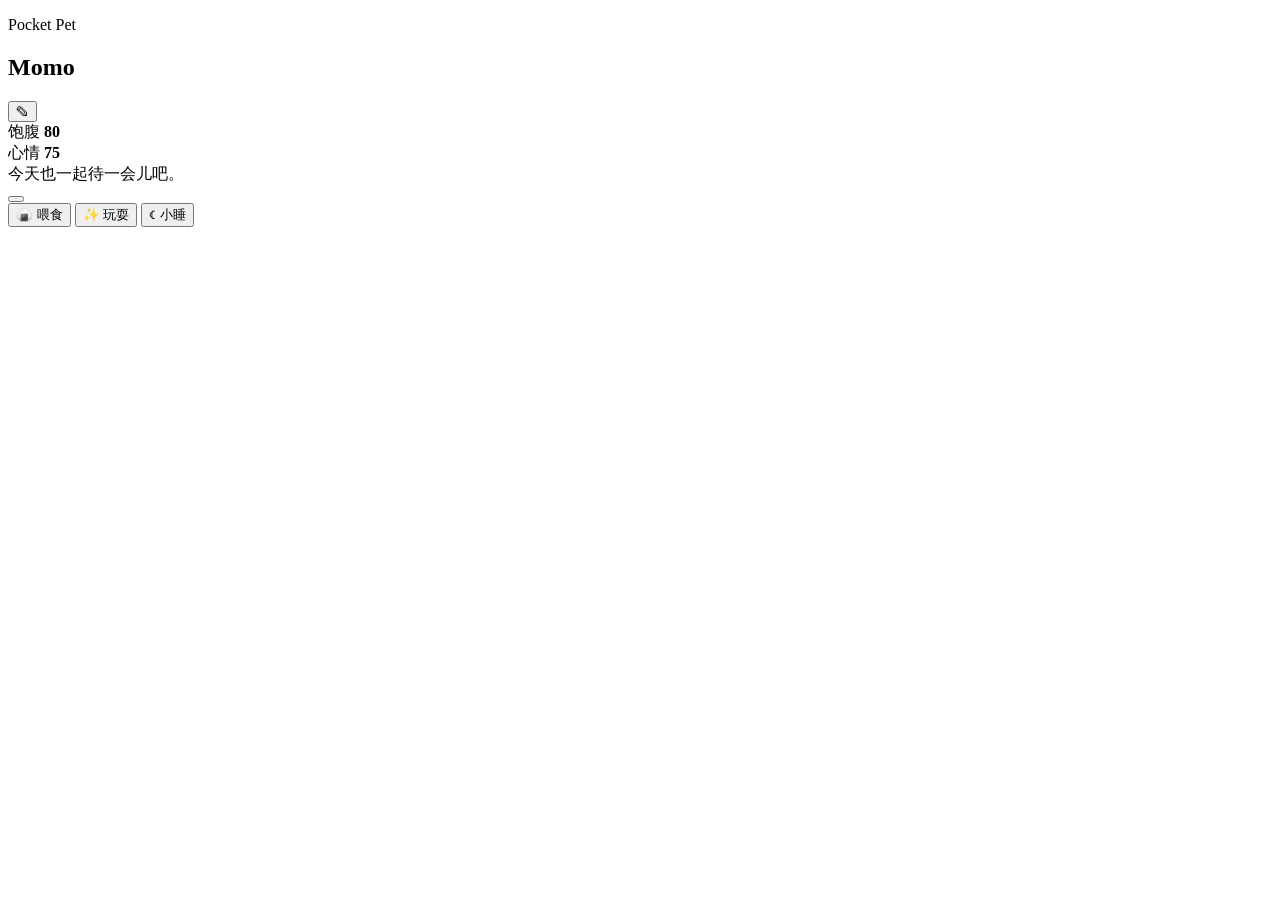
==== index.html @ 35f45615 "Add index.html" ====
<!doctype html>
<html lang="zh-CN">
  <head>
    <meta charset="utf-8">
    <meta name="viewport" content="width=device-width, initial-scale=1, viewport-fit=cover">
    <meta name="theme-color" content="#f7c948">
    <meta name="apple-mobile-web-app-capable" content="yes">
    <meta name="apple-mobile-web-app-status-bar-style" content="black-translucent">
    <meta name="apple-mobile-web-app-title" content="口袋桌宠">
    <title>口袋桌宠</title>
    <link rel="manifest" href="manifest.webmanifest">
    <link rel="apple-touch-icon" href="icons/apple-touch-icon.png">
    <link rel="icon" href="icons/icon.svg" type="image/svg+xml">
    <link rel="stylesheet" href="styles.css">
  </head>
  <body>
    <main class="app-shell">
      <section class="status-bar" aria-label="宠物状态">
        <div>
          <p class="eyebrow">Pocket Pet</p>
          <h1 id="petNameTitle">Momo</h1>
        </div>
        <button class="icon-button" id="renameButton" type="button" aria-label="改名" title="改名">
          ✎
        </button>
      </section>

      <section class="meters" aria-label="数值">
        <article class="meter">
          <span>饱腹</span>
          <strong id="hungerText">80</strong>
          <div class="meter-track"><i id="hungerBar"></i></div>
        </article>
        <article class="meter">
          <span>心情</span>
          <strong id="moodText">75</strong>
          <div class="meter-track"><i id="moodBar"></i></div>
        </article>
      </section>

      <section class="stage" aria-label="桌宠区域">
        <div class="speech" id="speechBubble">今天也一起待一会儿吧。</div>
        <button class="pet" id="petButton" type="button" aria-label="摸摸桌宠">
          <span class="ear ear-left"></span>
          <span class="ear ear-right"></span>
          <span class="face">
            <span class="eye eye-left"></span>
            <span class="eye eye-right"></span>
            <span class="mouth"></span>
            <span class="cheek cheek-left"></span>
            <span class="cheek cheek-right"></span>
          </span>
          <span class="body"></span>
          <span class="paw paw-left"></span>
          <span class="paw paw-right"></span>
        </button>
      </section>

      <section class="actions" aria-label="互动">
        <button class="action-button" id="feedButton" type="button">
          <span>🍙</span>
          喂食
        </button>
        <button class="action-button" id="playButton" type="button">
          <span>✨</span>
          玩耍
        </button>
        <button class="action-button" id="napButton" type="button">
          <span>☾</span>
          小睡
        </button>
      </section>

      <section class="install-card" id="installCard" hidden>
        <p>在 iPhone Safari 里点分享按钮，然后选择“添加到主屏幕”。</p>
        <button id="dismissInstall" type="button">知道了</button>
      </section>
    </main>

    <script src="app.js" defer></script>
  </body>
</html>
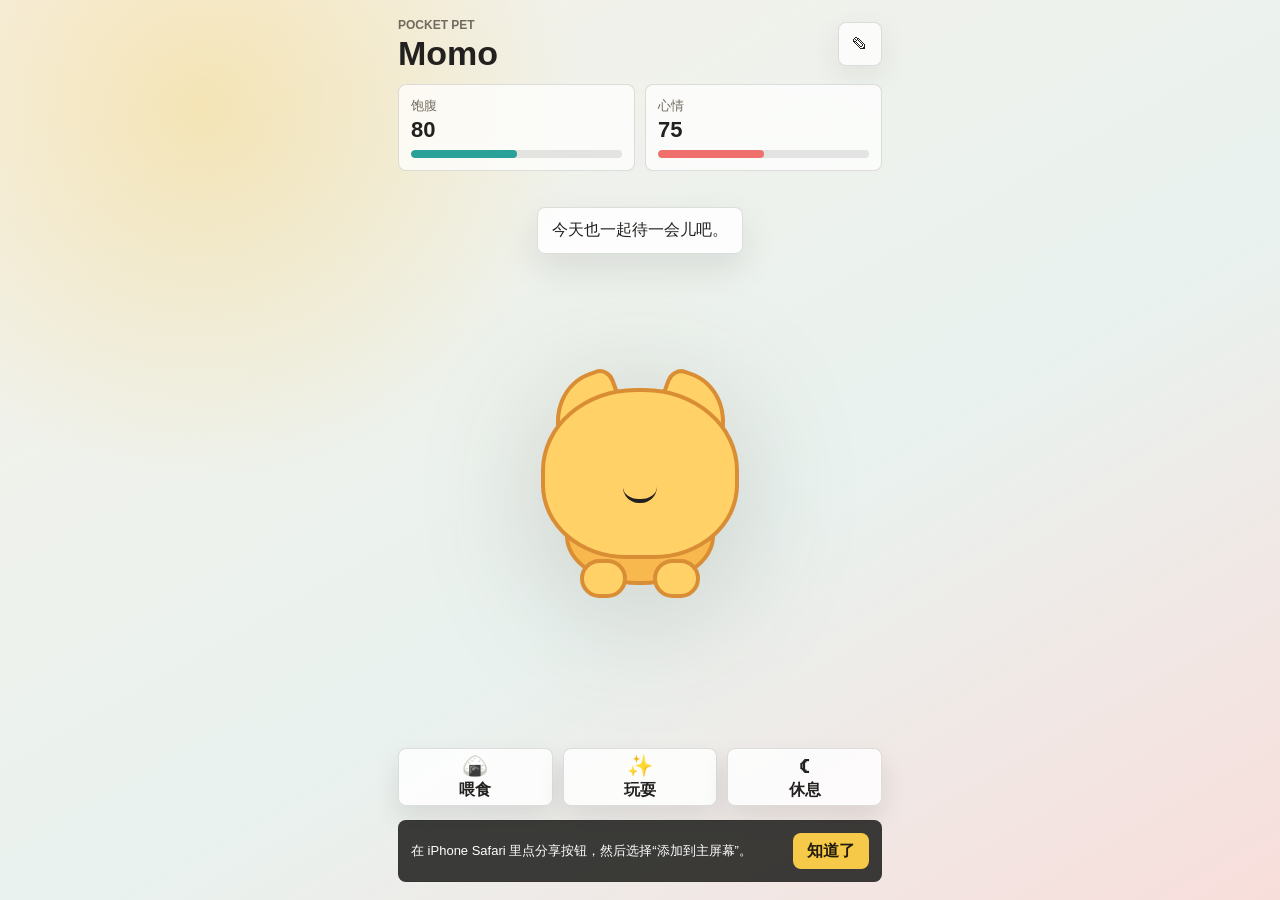
==== commit 9640df74: "Update index.html" ====
--- a/index.html
+++ b/index.html
@@ -41,6 +41,7 @@
       <section class="stage" aria-label="桌宠区域">
         <div class="speech" id="speechBubble">今天也一起待一会儿吧。</div>
         <button class="pet" id="petButton" type="button" aria-label="摸摸桌宠">
+          <img class="pet-art" id="petArt" src="assets/pet-idle.png" alt="">
           <span class="ear ear-left"></span>
           <span class="ear ear-right"></span>
           <span class="face">
@@ -65,9 +66,9 @@
           <span>✨</span>
           玩耍
         </button>
-        <button class="action-button" id="napButton" type="button">
+        <button class="action-button" id="restButton" type="button">
           <span>☾</span>
-          小睡
+          休息
         </button>
       </section>
 
--- a/styles.css
+++ b/styles.css
@@ -0,0 +1,394 @@
+:root {
+  color-scheme: light;
+  --bg: #f6f1e8;
+  --ink: #22211f;
+  --muted: #716a5f;
+  --panel: rgba(255, 255, 255, 0.72);
+  --line: rgba(34, 33, 31, 0.14);
+  --gold: #f7c948;
+  --coral: #ef6f6c;
+  --teal: #2aa198;
+  --pet: #ffd166;
+  --pet-dark: #d98e35;
+  --shadow: 0 20px 60px rgba(59, 43, 24, 0.18);
+  font-family: -apple-system, BlinkMacSystemFont, "SF Pro Display", "PingFang SC", "Helvetica Neue", Arial, sans-serif;
+}
+
+* {
+  box-sizing: border-box;
+}
+
+html,
+body {
+  min-height: 100%;
+  margin: 0;
+}
+
+body {
+  background:
+    radial-gradient(circle at 16% 12%, rgba(247, 201, 72, 0.32), transparent 28%),
+    linear-gradient(150deg, #f6f1e8 0%, #e9f2ef 58%, #f8dedb 100%);
+  color: var(--ink);
+  overflow: hidden;
+  -webkit-tap-highlight-color: transparent;
+}
+
+button {
+  color: inherit;
+  font: inherit;
+}
+
+.app-shell {
+  display: grid;
+  grid-template-rows: auto auto 1fr auto auto;
+  gap: 14px;
+  min-height: 100dvh;
+  padding: max(18px, env(safe-area-inset-top)) 18px max(18px, env(safe-area-inset-bottom));
+}
+
+.status-bar {
+  display: flex;
+  align-items: center;
+  justify-content: space-between;
+  gap: 16px;
+}
+
+.eyebrow {
+  margin: 0 0 4px;
+  color: var(--muted);
+  font-size: 12px;
+  font-weight: 700;
+  letter-spacing: 0;
+  text-transform: uppercase;
+}
+
+h1 {
+  margin: 0;
+  font-size: 34px;
+  line-height: 1;
+}
+
+.icon-button {
+  display: grid;
+  place-items: center;
+  width: 44px;
+  height: 44px;
+  border: 1px solid var(--line);
+  border-radius: 8px;
+  background: var(--panel);
+  box-shadow: 0 10px 30px rgba(34, 33, 31, 0.08);
+}
+
+.meters {
+  display: grid;
+  grid-template-columns: 1fr 1fr;
+  gap: 10px;
+}
+
+.meter {
+  min-width: 0;
+  padding: 12px;
+  border: 1px solid var(--line);
+  border-radius: 8px;
+  background: var(--panel);
+  backdrop-filter: blur(18px);
+}
+
+.meter span {
+  display: block;
+  color: var(--muted);
+  font-size: 13px;
+}
+
+.meter strong {
+  display: block;
+  margin: 4px 0 9px;
+  font-size: 22px;
+  line-height: 1;
+}
+
+.meter-track {
+  height: 8px;
+  overflow: hidden;
+  border-radius: 999px;
+  background: rgba(34, 33, 31, 0.11);
+}
+
+.meter-track i {
+  display: block;
+  width: 50%;
+  height: 100%;
+  border-radius: inherit;
+  background: var(--teal);
+  transition: width 240ms ease;
+}
+
+#moodBar {
+  background: var(--coral);
+}
+
+.stage {
+  position: relative;
+  display: grid;
+  place-items: center;
+  min-height: 320px;
+  overflow: hidden;
+}
+
+.speech {
+  position: absolute;
+  top: 22px;
+  max-width: min(330px, calc(100vw - 44px));
+  padding: 12px 14px;
+  border: 1px solid var(--line);
+  border-radius: 8px;
+  background: rgba(255, 255, 255, 0.82);
+  color: var(--ink);
+  box-shadow: 0 14px 34px rgba(34, 33, 31, 0.1);
+  text-align: center;
+  transition: opacity 180ms ease, transform 180ms ease;
+}
+
+.speech.hidden {
+  opacity: 0;
+  transform: translateY(-8px);
+}
+
+.pet {
+  position: relative;
+  width: clamp(176px, 52vw, 260px);
+  aspect-ratio: 1;
+  margin-top: 54px;
+  border: 0;
+  background: transparent;
+  filter: drop-shadow(var(--shadow));
+  animation: stroll 5.6s ease-in-out infinite;
+  cursor: pointer;
+  touch-action: manipulation;
+}
+
+.pet:active {
+  transform: scale(0.97);
+}
+
+.face,
+.body,
+.ear,
+.paw {
+  position: absolute;
+  display: block;
+}
+
+.face {
+  inset: 12% 12% 22%;
+  z-index: 2;
+  border: 4px solid var(--pet-dark);
+  border-radius: 48% 48% 43% 43%;
+  background: var(--pet);
+}
+
+.body {
+  inset: 49% 21% 12%;
+  z-index: 1;
+  border: 4px solid var(--pet-dark);
+  border-radius: 44% 44% 48% 48%;
+  background: #f8b84e;
+}
+
+.ear {
+  top: 7%;
+  z-index: 1;
+  width: 28%;
+  height: 31%;
+  border: 4px solid var(--pet-dark);
+  background: var(--pet);
+}
+
+.ear-left {
+  left: 16%;
+  border-radius: 70% 20% 55% 26%;
+  transform: rotate(-20deg);
+}
+
+.ear-right {
+  right: 16%;
+  border-radius: 20% 70% 26% 55%;
+  transform: rotate(20deg);
+}
+
+.eye {
+  top: 40%;
+  width: 14%;
+  height: 18%;
+  border-radius: 999px;
+  background: var(--ink);
+  animation: blink 4.2s infinite;
+}
+
+.eye-left {
+  left: 28%;
+}
+
+.eye-right {
+  right: 28%;
+}
+
+.mouth {
+  position: absolute;
+  left: 50%;
+  top: 58%;
+  width: 18%;
+  height: 10%;
+  border-bottom: 4px solid var(--ink);
+  border-radius: 0 0 999px 999px;
+  transform: translateX(-50%);
+}
+
+.cheek {
+  top: 58%;
+  width: 14%;
+  height: 8%;
+  border-radius: 999px;
+  background: rgba(239, 111, 108, 0.38);
+}
+
+.cheek-left {
+  left: 18%;
+}
+
+.cheek-right {
+  right: 18%;
+}
+
+.paw {
+  bottom: 7%;
+  z-index: 3;
+  width: 18%;
+  height: 15%;
+  border: 4px solid var(--pet-dark);
+  border-radius: 999px;
+  background: var(--pet);
+}
+
+.paw-left {
+  left: 27%;
+}
+
+.paw-right {
+  right: 27%;
+}
+
+.pet.happy {
+  animation: hop 680ms ease-in-out 2;
+}
+
+.pet.sleepy .eye {
+  height: 3%;
+  top: 48%;
+  animation: none;
+}
+
+.pet.sleepy .mouth {
+  width: 10%;
+  height: 10%;
+  border: 3px solid var(--ink);
+  border-radius: 999px;
+}
+
+.actions {
+  display: grid;
+  grid-template-columns: repeat(3, 1fr);
+  gap: 10px;
+}
+
+.action-button {
+  min-height: 58px;
+  border: 1px solid var(--line);
+  border-radius: 8px;
+  background: rgba(255, 255, 255, 0.82);
+  box-shadow: 0 12px 26px rgba(34, 33, 31, 0.1);
+  font-weight: 800;
+}
+
+.action-button span {
+  display: block;
+  margin-bottom: 2px;
+  font-size: 21px;
+}
+
+.install-card {
+  display: flex;
+  align-items: center;
+  justify-content: space-between;
+  gap: 12px;
+  padding: 12px;
+  border: 1px solid var(--line);
+  border-radius: 8px;
+  background: rgba(34, 33, 31, 0.88);
+  color: #fff;
+}
+
+.install-card p {
+  margin: 0;
+  font-size: 13px;
+  line-height: 1.35;
+}
+
+.install-card button {
+  flex: 0 0 auto;
+  min-width: 76px;
+  height: 36px;
+  border: 0;
+  border-radius: 8px;
+  background: var(--gold);
+  color: #211b0c;
+  font-weight: 800;
+}
+
+@keyframes stroll {
+  0%,
+  100% {
+    transform: translateX(-16px) rotate(-1deg);
+  }
+  50% {
+    transform: translateX(16px) rotate(1deg);
+  }
+}
+
+@keyframes blink {
+  0%,
+  92%,
+  100% {
+    transform: scaleY(1);
+  }
+  95% {
+    transform: scaleY(0.08);
+  }
+}
+
+@keyframes hop {
+  0%,
+  100% {
+    transform: translateY(0);
+  }
+  40% {
+    transform: translateY(-22px) scale(1.03);
+  }
+}
+
+@media (min-width: 700px) {
+  .app-shell {
+    max-width: 520px;
+    margin: 0 auto;
+  }
+}
+
+@media (prefers-reduced-motion: reduce) {
+  *,
+  *::before,
+  *::after {
+    animation-duration: 1ms !important;
+    animation-iteration-count: 1 !important;
+    scroll-behavior: auto !important;
+  }
+}
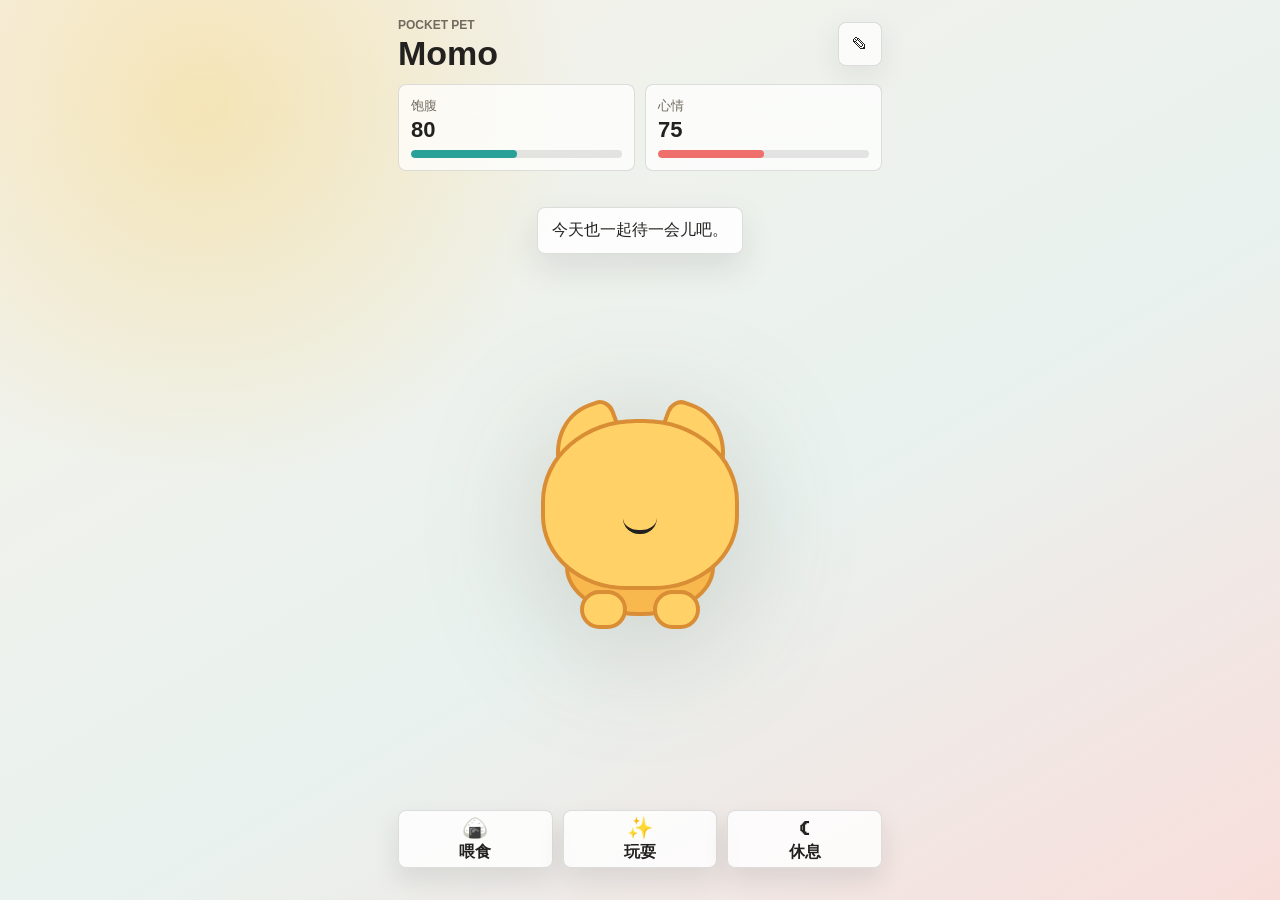
==== commit 4c6a64fa: "Remove install hint banner" ====
--- a/index.html
+++ b/index.html
@@ -72,10 +72,6 @@
         </button>
       </section>
 
-      <section class="install-card" id="installCard" hidden>
-        <p>在 iPhone Safari 里点分享按钮，然后选择“添加到主屏幕”。</p>
-        <button id="dismissInstall" type="button">知道了</button>
-      </section>
     </main>
 
     <script src="app.js" defer></script>
--- a/styles.css
+++ b/styles.css
@@ -171,6 +171,36 @@
   transform: scale(0.97);
 }
 
+.pet-art {
+  position: absolute;
+  left: 50%;
+  bottom: -4%;
+  z-index: 5;
+  display: none;
+  width: 100%;
+  max-width: none;
+  transform: translateX(-50%);
+  border-radius: 8px;
+  pointer-events: none;
+}
+
+.pet.image-mode {
+  width: clamp(210px, 68vw, 300px);
+  aspect-ratio: 2 / 3;
+  margin-top: 18px;
+}
+
+.pet.image-mode .pet-art {
+  display: block;
+}
+
+.pet.image-mode .face,
+.pet.image-mode .body,
+.pet.image-mode .ear,
+.pet.image-mode .paw {
+  display: none;
+}
+
 .face,
 .body,
 .ear,
